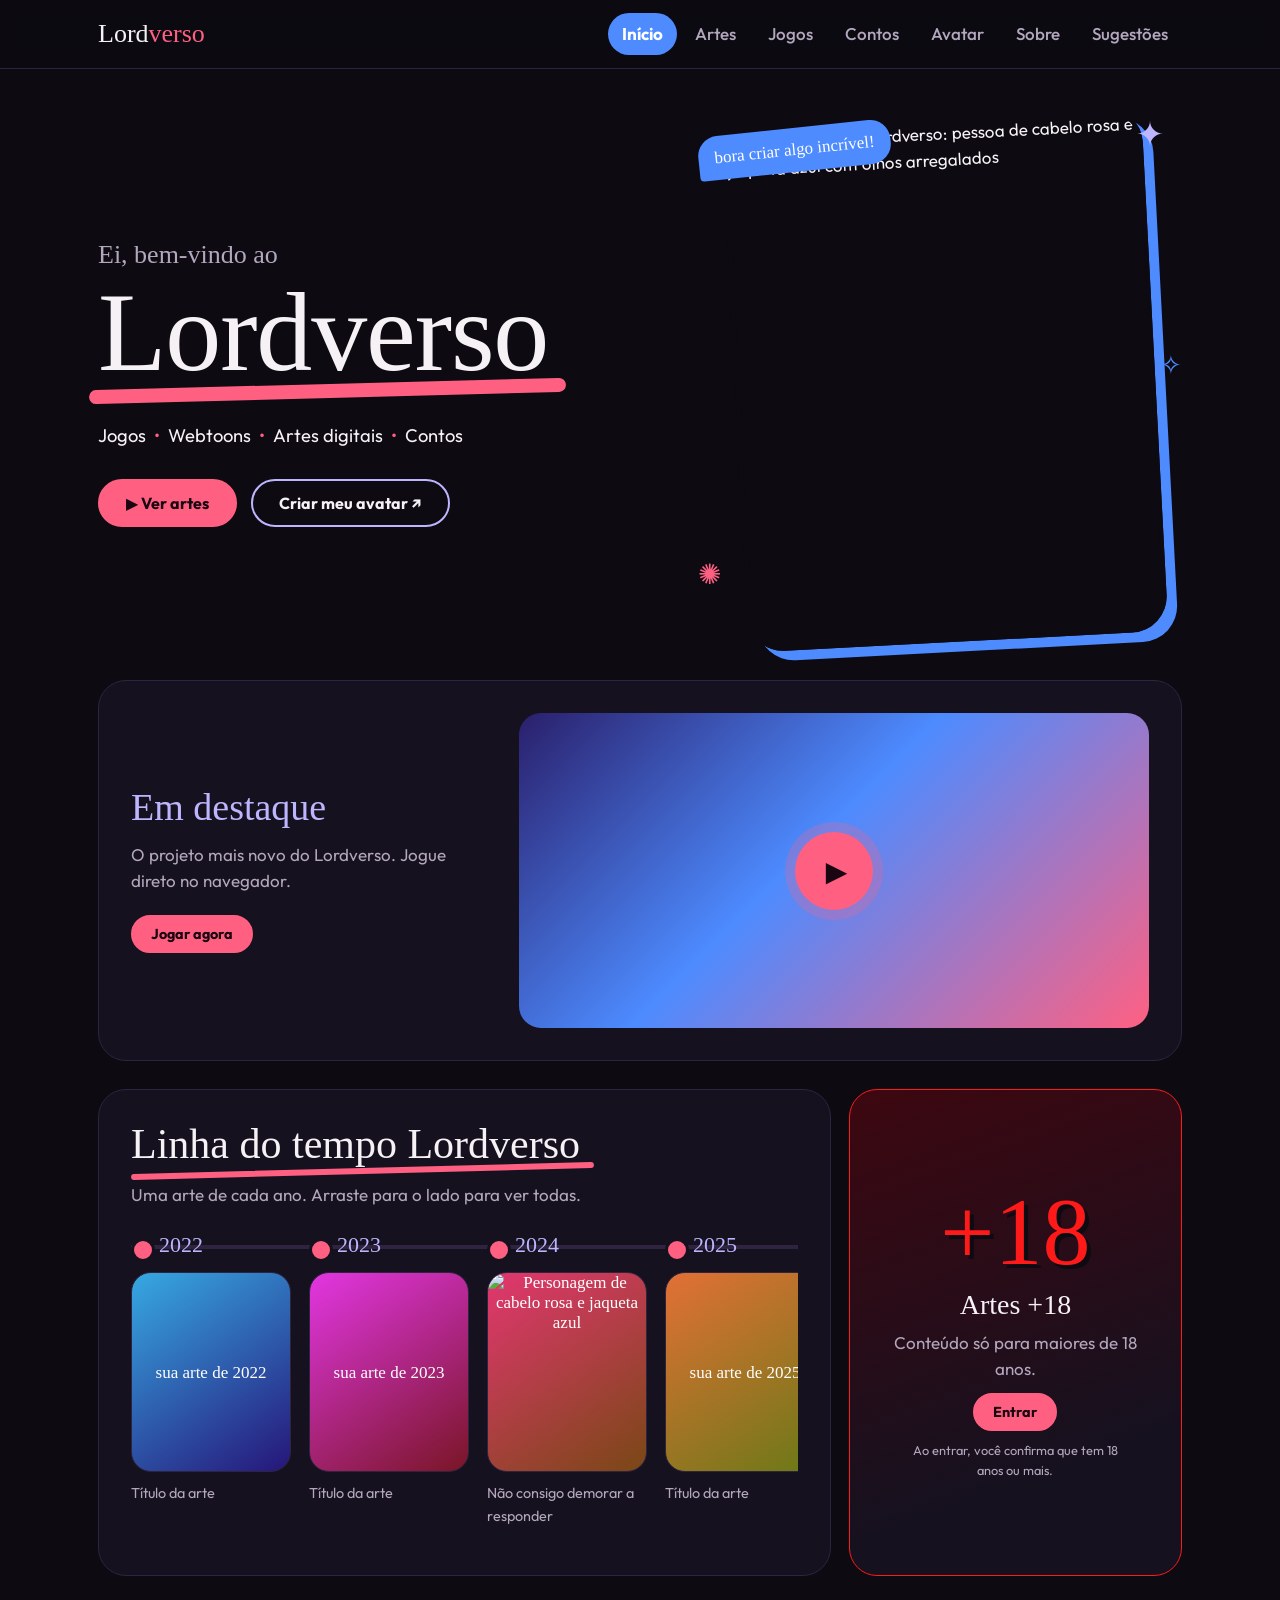
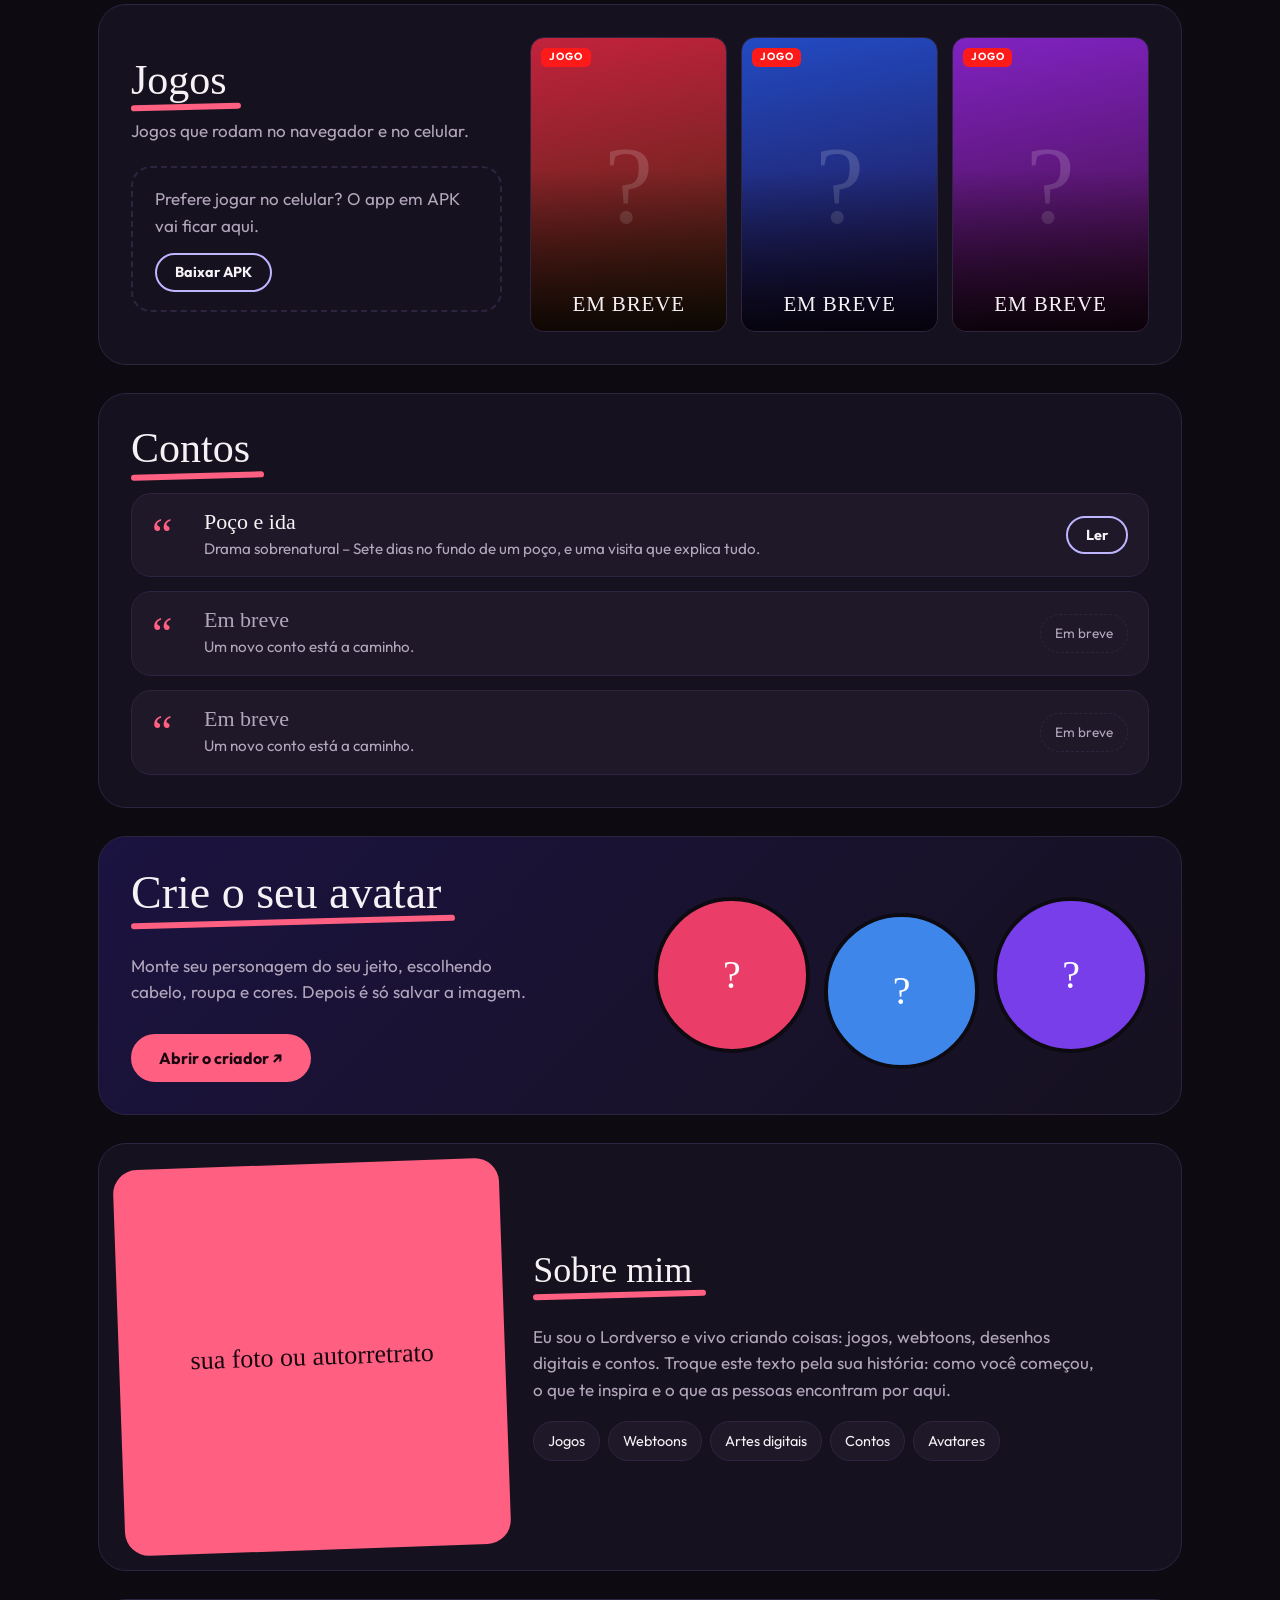
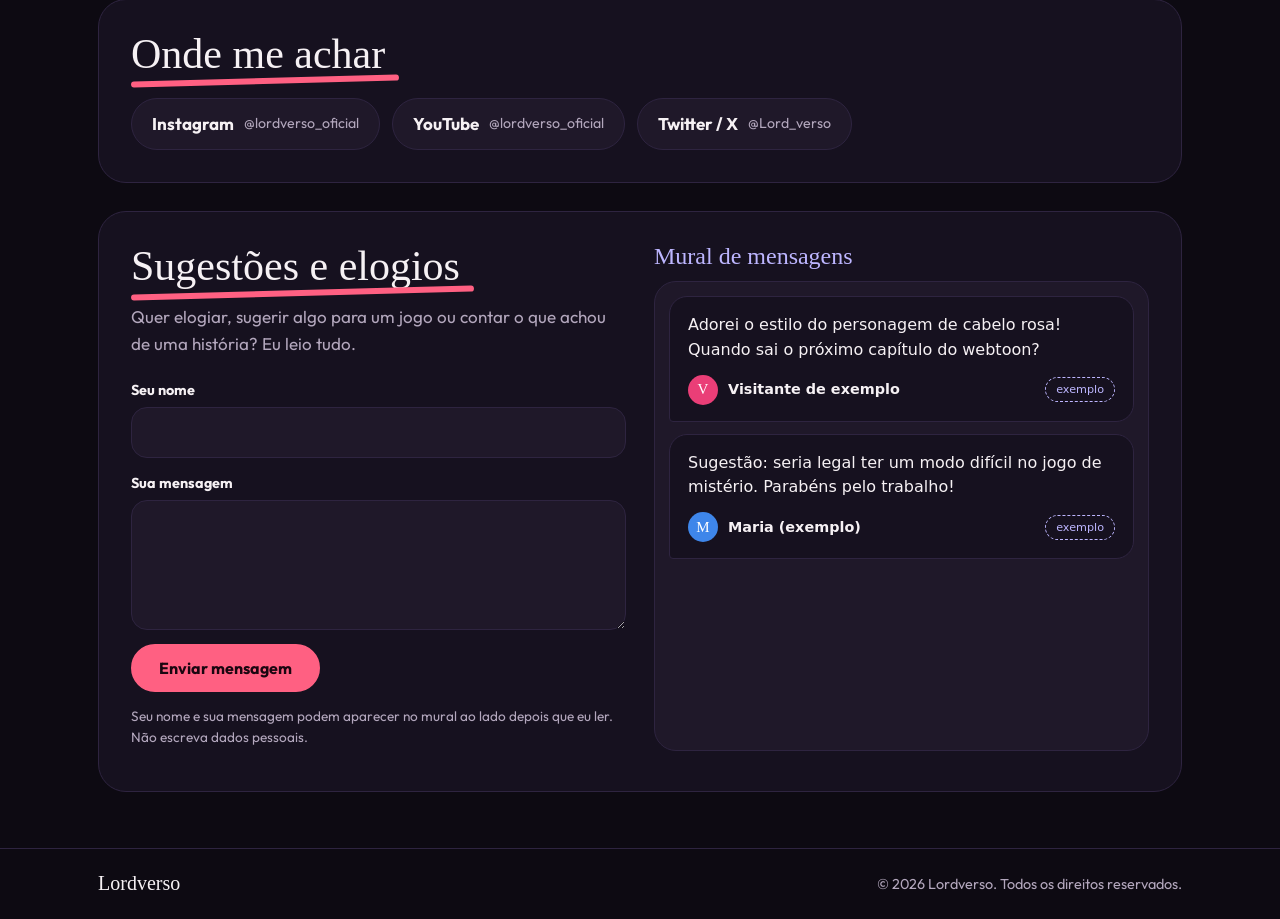
==== index.html @ 137a1cd8 "Add files via upload" ====
<!DOCTYPE html>
<html lang="pt-BR">
<head>
<meta charset="utf-8">
<meta name="viewport" content="width=device-width, initial-scale=1, viewport-fit=cover">
<meta name="theme-color" content="#0d0a12">
<title>Lordverso – jogos, webtoons, artes e contos</title>
<meta name="description" content="Portfólio do Lordverso: jogos, webtoons, artes digitais, contos e um criador de avatar.">

<!-- Fontes (Google Fonts). Sem internet o site usa fontes do sistema. -->
<link rel="preconnect" href="https://fonts.googleapis.com">
<link rel="preconnect" href="https://fonts.gstatic.com" crossorigin>
<link rel="stylesheet" href="https://fonts.googleapis.com/css2?family=Outfit:wght@400;500;700&family=Permanent+Marker&display=swap">

<link rel="stylesheet" href="style.css">
</head>
<body>

<!-- ==========================================================
     CABEÇALHO – o menu leva às seções desta mesma página
     ========================================================== -->
<header class="topo">
  <div class="container">
    <a class="logo" href="#inicio">Lord<span>verso</span></a>
    <nav class="menu" aria-label="Seções do site">
      <a href="#inicio" class="ativo">Início</a>
      <a href="#artes">Artes</a>
      <a href="#jogos">Jogos</a>
      <a href="#contos">Contos</a>
      <a href="#avatar">Avatar</a>
      <a href="#sobre">Sobre</a>
      <a href="#sugestoes">Sugestões</a>
    </nav>
  </div>
</header>

<main class="container">

  <!-- ==========================================================
       INÍCIO
       ========================================================== -->
  <div class="hero" id="inicio">
    <div>
      <p class="hero-oi">Ei, bem-vindo ao</p>
      <h1><span>Lordverso</span></h1>
      <p class="papeis">Jogos<i>•</i>Webtoons<i>•</i>Artes digitais<i>•</i>Contos</p>
      <div class="acoes">
        <a class="btn cheio" href="#artes">▶ Ver artes</a>
        <a class="btn vazio" href="#avatar">Criar meu avatar ↗</a>
      </div>
    </div>

    <div class="hero-arte">
      <img src="imagens/personagem.jpg" alt="Personagem do Lordverso: pessoa de cabelo rosa e jaqueta azul com olhos arregalados">
      <p class="fala">bora criar algo incrível!</p>
      <span class="rabisco r1" aria-hidden="true">✦</span>
      <span class="rabisco r2" aria-hidden="true">✺</span>
      <span class="rabisco r3" aria-hidden="true">✧</span>
    </div>
  </div>


  <!-- ==========================================================
       DESTAQUE – o que você quer que todo mundo veja primeiro
       Troque o texto e o link; para uma imagem, ponha <img src="imagens/..." alt="..."> dentro de .tela
       ========================================================== -->
  <section>
    <div class="painel destaque">
      <div>
        <h2>Em destaque</h2>
        <p>O projeto mais novo do Lordverso. Jogue direto no navegador.</p>
        <a class="btn cheio pequeno" href="#">Jogar agora</a><!-- TROCAR: link do projeto em destaque -->
      </div>
      <a class="tela" href="#" aria-label="Abrir o projeto em destaque"><!-- TROCAR: mesmo link -->
        <span class="play" aria-hidden="true">▶</span>
      </a>
    </div>
  </section>


  <!-- ==========================================================
       ARTES – linha do tempo (uma arte por ano) + card +18
       Para outro ano, copie um bloco <figure class="marco"> e troque o ano e o título.
       Para pôr a arte: dentro de .arte-ano, troque o texto por
       <img src="imagens/arte-2022.jpg" alt="descrição da arte">
       O número em --h (0 a 360) muda a cor do espaço que ainda não tem imagem.
       ========================================================== -->
  <section id="artes">
    <div class="artes-grid">

      <div class="painel">
        <h2 class="titulo">Linha do tempo Lordverso</h2>
        <p class="intro-sec">Uma arte de cada ano. Arraste para o lado para ver todas.</p>
        <div class="tempo" tabindex="0" aria-label="Linha do tempo das artes, role para o lado">
          <figure class="marco">
            <b class="ano">2022</b>
            <div class="arte-ano" style="--h:200"><span>sua arte de 2022</span></div>
            <figcaption>Título da arte</figcaption>
          </figure>
          <figure class="marco">
            <b class="ano">2023</b>
            <div class="arte-ano" style="--h:300"><span>sua arte de 2023</span></div>
            <figcaption>Título da arte</figcaption>
          </figure>
          <figure class="marco">
            <b class="ano">2024</b>
            <div class="arte-ano"><img src="imagens/personagem.jpg" alt="Personagem de cabelo rosa e jaqueta azul"></div>
            <figcaption>Não consigo demorar a responder</figcaption>
          </figure>
          <figure class="marco">
            <b class="ano">2025</b>
            <div class="arte-ano" style="--h:20"><span>sua arte de 2025</span></div>
            <figcaption>Título da arte</figcaption>
          </figure>
          <figure class="marco">
            <b class="ano">2026</b>
            <div class="arte-ano" style="--h:260"><span>sua arte de 2026</span></div>
            <figcaption>Título da arte</figcaption>
          </figure>
        </div>
      </div>

      <!-- Card +18: troque o href pelo link da sua galeria adulta -->
      <a class="painel adulto" href="#" aria-label="Artes +18, conteúdo só para maiores de 18 anos">
        <span class="adulto-selo" aria-hidden="true">+18</span>
        <h2>Artes +18</h2>
        <p>Conteúdo só para maiores de 18 anos.</p>
        <span class="btn cheio pequeno">Entrar</span>
        <small>Ao entrar, você confirma que tem 18 anos ou mais.</small>
      </a>

    </div>
  </section>


  <!-- ==========================================================
       JOGOS – 3 capinhas "em breve"
       Quando um jogo estiver pronto: troque <div class="poster"> por
       <a class="poster" href="LINK_DO_JOGO">, ponha <img src="imagens/capa.jpg" alt="Capa do jogo">
       dentro e troque o texto "Em breve" pelo nome do jogo.
       ========================================================== -->
  <section id="jogos">
    <div class="painel jogos-painel">
      <div>
        <h2 class="titulo">Jogos</h2>
        <p class="intro-sec">Jogos que rodam no navegador e no celular.</p>
        <!-- Quando tiver o APK, troque o href pelo caminho do arquivo, ex.: downloads/lordverso.apk -->
        <div class="apk">
          <p>Prefere jogar no celular? O app em APK vai ficar aqui.</p>
          <a class="btn vazio pequeno" href="#">Baixar APK</a>
        </div>
      </div>
      <div class="posters">
        <div class="poster" style="--h:350" aria-label="Jogo, em breve"><span class="poster-tag">Jogo</span><span class="poster-breve">Em breve</span></div>
        <div class="poster" style="--h:225" aria-label="Jogo, em breve"><span class="poster-tag">Jogo</span><span class="poster-breve">Em breve</span></div>
        <div class="poster" style="--h:275" aria-label="Jogo, em breve"><span class="poster-tag">Jogo</span><span class="poster-breve">Em breve</span></div>
      </div>
    </div>
  </section>


  <!-- ==========================================================
       CONTOS
       Os contos ficam na pasta "meus contos" (conto-1.txt, conto-2.txt, conto-3.txt).
       Para mudar um conto, edite o .txt dessa pasta; este HTML não precisa mexer.
       ========================================================== -->
  <section id="contos">
    <div class="painel">
      <h2 class="titulo">Contos</h2>
      <!-- O contos.js troca estes 3 cartões de reserva pelos contos da pasta "meus contos".
           Se der qualquer erro, estes cartões continuam aqui e o site não quebra. -->
      <div class="contos" id="lista-contos">
        <article class="conto">
          <span class="aspas" aria-hidden="true">“</span>
          <div><h3>Poço e ida</h3><p>Drama sobrenatural – Sete dias no fundo de um poço, e uma visita que explica tudo.</p></div>
          <a class="btn vazio pequeno" href="conto.html?n=1">Ler</a>
        </article>
        <article class="conto breve">
          <span class="aspas" aria-hidden="true">“</span>
          <div><h3>Em breve</h3><p>Um novo conto está a caminho.</p></div>
          <span class="conto-breve">Em breve</span>
        </article>
        <article class="conto breve">
          <span class="aspas" aria-hidden="true">“</span>
          <div><h3>Em breve</h3><p>Um novo conto está a caminho.</p></div>
          <span class="conto-breve">Em breve</span>
        </article>
      </div>
    </div>
  </section>


  <!-- ==========================================================
       AVATAR (Picrew)
       ========================================================== -->
  <section id="avatar">
    <div class="painel avatar">
      <div>
        <h2 class="titulo">Crie o seu avatar</h2>
        <p>Monte seu personagem do seu jeito, escolhendo cabelo, roupa e cores. Depois é só salvar a imagem.</p>
        <div class="acoes">
          <a class="btn cheio" href="#">Abrir o criador ↗</a><!-- TROCAR: link do picrew -->
        </div>
      </div>
      <div class="avatar-ex" aria-hidden="true">
        <div style="--h:345">?</div>
        <div style="--h:215">?</div>
        <div style="--h:260">?</div>
      </div>
    </div>
  </section>


  <!-- ==========================================================
       SOBRE MIM
       ========================================================== -->
  <section id="sobre">
    <div class="painel sobre">
      <div class="sobre-foto">
        <!-- Foto ou desenho seu: apague o texto e coloque <img src="imagens/eu.jpg" alt="..."> -->
        <span>sua foto ou autorretrato</span>
      </div>
      <div>
        <h2 class="titulo">Sobre mim</h2>
        <p>Eu sou o Lordverso e vivo criando coisas: jogos, webtoons, desenhos digitais e contos. Troque este texto pela sua história: como você começou, o que te inspira e o que as pessoas encontram por aqui.</p>
        <ul class="fatos">
          <li>Jogos</li><li>Webtoons</li><li>Artes digitais</li><li>Contos</li><li>Avatares</li>
        </ul>
      </div>
    </div>
  </section>


  <!-- ==========================================================
       REDES SOCIAIS – Instagram, YouTube e X. Para acrescentar outra rede, copie uma linha <a class="rede">
       ========================================================== -->
  <section id="redes">
    <div class="painel">
      <h2 class="titulo">Onde me achar</h2>
      <div class="redes">
        <a class="rede" href="https://www.instagram.com/lordverso_oficial/" target="_blank" rel="noopener">Instagram <small>@lordverso_oficial</small></a>
        <a class="rede" href="https://www.youtube.com/@lordverso_oficial" target="_blank" rel="noopener">YouTube <small>@lordverso_oficial</small></a>
        <a class="rede" href="https://x.com/Lord_verso" target="_blank" rel="noopener">Twitter / X <small>@Lord_verso</small></a>
      </div>
    </div>
  </section>


  <!-- ==========================================================
       SUGESTÕES E ELOGIOS
       Esquerda: formulário (nome + mensagem).
       Direita: mural, que mostra o arquivo mensagens.html.
       Como funciona: o formulário manda a mensagem para um serviço (Formspree, grátis),
       que guarda tudo e avisa você. As que você aprovar, copie para o mensagens.html.
       ========================================================== -->
  <section id="sugestoes">
    <div class="painel contato">

      <div>
        <h2 class="titulo">Sugestões e elogios</h2>
        <p class="intro-sec">Quer elogiar, sugerir algo para um jogo ou contar o que achou de uma história? Eu leio tudo.</p>
        <form class="form" action="https://formspree.io/f/SEU_CODIGO" method="post"><!-- TROCAR: endereço do Formspree -->
          <label for="nome">Seu nome
            <input id="nome" name="nome" type="text" maxlength="40" autocomplete="nickname" required>
          </label>
          <label for="mensagem">Sua mensagem
            <textarea id="mensagem" name="mensagem" maxlength="500" required></textarea>
          </label>
          <!-- campo escondido que barra robôs: deixe vazio e não apague -->
          <input class="oculto" type="text" name="_gotcha" tabindex="-1" autocomplete="off" aria-hidden="true">
          <button class="btn cheio" type="submit">Enviar mensagem</button>
          <p class="aviso">Seu nome e sua mensagem podem aparecer no mural ao lado depois que eu ler. Não escreva dados pessoais.</p>
        </form>
      </div>

      <div class="mural-caixa">
        <h3>Mural de mensagens</h3>
        <iframe class="mural-frame" src="mensagens.html" title="Mensagens dos visitantes" loading="lazy"></iframe>
      </div>

    </div>
  </section>

</main>

<footer>
  <div class="container">
    <b>Lordverso</b>
    <span>© 2026 Lordverso. Todos os direitos reservados.</span>
  </div>
</footer>

<script src="contos.js" defer></script>
</body>
</html>
---- style.css ----
/* ==========================================================
   LORDVERSO – style.css
   Visual: fundo escuro, cards arredondados e as cores do
   personagem (vermelho, rosa, azul e lilás).

   ÍNDICE
   1. Cores, fontes e medidas  (mude aqui para trocar o visual)
   2. Base
   3. Cabeçalho
   4. Botões
   5. Início (hero)
   6. Destaque
   7. Artes (linha do tempo e card +18)
   8. Jogos (capinhas)
   9. Contos
  10. Avatar / Picrew
  11. Sobre mim
  12. Redes, sugestões e mural
  13. Rodapé
  14. Celular e acessibilidade
   ========================================================== */


/* ==========================================================
   1. CORES, FONTES E MEDIDAS
   ========================================================== */
:root{
  --fundo:#0d0a12;        /* fundo da página */
  --painel:#16111f;       /* caixas grandes */
  --card:#1f1829;         /* cards menores */
  --linha:#2e2440;        /* bordas */
  --texto:#f6f1f4;
  --suave:#b3a7bd;

  --vermelho:#ff1a1a;     /* fundo do personagem */
  --rosa:#ff6082;         /* cabelo */
  --azul:#4d8bff;         /* jaqueta */
  --lilas:#bdb6ff;        /* gola da jaqueta */
  --pele:#d28b78;

  --f-titulo:'Permanent Marker','Comic Sans MS',cursive;
  --f-texto:'Outfit','Segoe UI',system-ui,sans-serif;

  --raio:28px;
  --largura:1120px;

  color-scheme:dark;
}


/* ==========================================================
   2. BASE
   ========================================================== */
*{box-sizing:border-box}
html{scroll-behavior:smooth;scroll-padding-top:90px}
body{
  margin:0;background:var(--fundo);color:var(--texto);
  font-family:var(--f-texto);font-size:17px;line-height:1.55;
  padding-top:env(safe-area-inset-top,0px);
  padding-bottom:env(safe-area-inset-bottom,0px);
  overflow-x:hidden;
}
a{color:inherit;text-decoration:none}
p{margin:0}
img{max-width:100%;display:block}
h1,h2,h3{font-family:var(--f-titulo);font-weight:400;margin:0;line-height:1.05}
:focus-visible{outline:3px solid var(--lilas);outline-offset:3px}

.container{
  max-width:var(--largura);margin-inline:auto;
  padding-left:max(18px,env(safe-area-inset-left,0px));
  padding-right:max(18px,env(safe-area-inset-right,0px));
}
section{margin-top:28px}
.painel{background:var(--painel);border:1px solid var(--linha);border-radius:var(--raio);padding:32px}

/* título de seção com rabisco embaixo */
.titulo{font-size:clamp(30px,5vw,42px);display:inline-block;position:relative;margin-bottom:22px}
.titulo::after{
  content:"";position:absolute;left:0;right:-14px;bottom:-8px;height:6px;border-radius:6px;
  background:var(--rosa);transform:rotate(-1.5deg);
}
.topo-secao{display:flex;justify-content:space-between;align-items:center;gap:16px;flex-wrap:wrap}
.ver-tudo{color:var(--rosa);font-weight:700;font-size:.95rem}
.ver-tudo:hover{color:var(--lilas)}


/* ==========================================================
   3. CABEÇALHO
   ========================================================== */
.topo{
  position:sticky;top:env(safe-area-inset-top,0px);z-index:20;
  background:rgba(13,10,18,.9);backdrop-filter:blur(10px);border-bottom:1px solid var(--linha);
}
.topo .container{display:flex;align-items:center;gap:20px;height:68px}
.logo{font:400 26px/1 var(--f-titulo);flex:none}
.logo span{color:var(--rosa)}
.menu{display:flex;gap:4px;margin-left:auto;overflow-x:auto;scrollbar-width:none;min-width:0}
.menu::-webkit-scrollbar{display:none}
.menu a{flex:none;padding:8px 14px;border-radius:999px;font-weight:500;color:var(--suave)}
.menu a:hover{color:var(--texto);background:var(--card)}
.menu a.ativo{background:var(--azul);color:#fff;font-weight:700}


/* ==========================================================
   4. BOTÕES
   ========================================================== */
.btn{
  display:inline-flex;align-items:center;gap:8px;padding:14px 26px;border-radius:999px;
  font:700 1rem/1 var(--f-texto);border:2px solid var(--rosa);cursor:pointer;
  transition:transform .15s,background .15s;
}
.btn:hover{transform:translateY(-2px)}
.btn.cheio{background:var(--rosa);color:#1a0610}
.btn.vazio{background:transparent;color:var(--texto);border-color:var(--lilas)}
.btn.vazio:hover{background:var(--card)}
.btn.pequeno{padding:10px 18px;font-size:.9rem}
.acoes{display:flex;flex-wrap:wrap;gap:14px;margin-top:28px}


/* ==========================================================
   5. INÍCIO (hero)
   ========================================================== */
.hero{
  position:relative;display:grid;grid-template-columns:minmax(0,1.15fr) minmax(0,1fr);
  gap:24px;align-items:center;padding-top:48px;
}
.hero-oi{font:400 26px/1 var(--f-titulo);color:var(--suave)}
.hero h1{font-size:clamp(54px,10vw,112px);letter-spacing:-.01em;margin-top:6px}
.hero h1 span{position:relative;display:inline-block}
.hero h1 span::after{
  content:"";position:absolute;left:-2%;right:-4%;bottom:-6px;height:14px;border-radius:10px;
  background:var(--rosa);transform:rotate(-1.5deg);z-index:-1;
}
.hero .papeis{margin-top:30px;font-size:1.15rem;color:var(--texto)}
.hero .papeis i{font-style:normal;color:var(--rosa);margin-inline:8px}

/* personagem + mancha vermelha */
.hero-arte{position:relative;justify-self:center;width:100%;max-width:440px;padding:0 0 10px 20px}

.hero-arte img{
  position:relative;aspect-ratio:4/5;object-fit:cover;width:100%;
  border-radius:36px;border:4px solid var(--fundo);transform:rotate(-3deg);
  box-shadow:10px 10px 0 var(--azul);
}
.fala{
  position:absolute;top:2%;left:-4%;z-index:2;max-width:200px;padding:12px 16px;
  background:var(--azul);color:#fff;font:400 17px/1.15 var(--f-titulo);
  border-radius:20px 20px 20px 4px;transform:rotate(-6deg);
}
.rabisco{position:absolute;font-size:34px;line-height:1;pointer-events:none}
.r1{top:0;right:-2%;color:var(--lilas)}
.r2{bottom:12%;left:-4%;color:var(--rosa);font-size:28px}
.r3{top:44%;right:-6%;color:var(--azul);font-size:26px}


/* ==========================================================
   6. DESTAQUE
   ========================================================== */
.destaque{display:grid;grid-template-columns:minmax(0,.8fr) minmax(0,1.4fr);gap:28px;align-items:center}
.destaque h2{font-size:clamp(30px,4vw,38px);color:var(--lilas)}
.destaque p{color:var(--suave);margin:14px 0 20px;max-width:34ch}
.tela{
  position:relative;aspect-ratio:16/8;border-radius:22px;overflow:hidden;
  background:linear-gradient(135deg,#2a1f6b,var(--azul) 45%,var(--rosa));
  display:grid;place-items:center;
}
.tela img{position:absolute;inset:0;width:100%;height:100%;object-fit:cover}
.tela .play{
  position:relative;width:78px;height:78px;border-radius:50%;background:var(--rosa);
  display:grid;place-items:center;color:#1a0610;font-size:28px;padding-left:5px;
  box-shadow:0 0 0 10px rgba(255,96,130,.25);
}


/* ==========================================================
   7. ARTES (linha do tempo e card +18)
   ========================================================== */
.intro-sec{color:var(--suave);margin:-6px 0 22px;max-width:46ch}
.artes-grid{display:grid;grid-template-columns:minmax(0,2.2fr) minmax(0,1fr);gap:18px}
.artes-grid .painel{margin:0}

/* linha do tempo: uma arte por ano, rolando para o lado */
.tempo{
  display:grid;grid-auto-flow:column;grid-auto-columns:160px;gap:18px;
  overflow-x:auto;padding:4px 4px 16px;scroll-snap-type:x proximity;
}
.marco{position:relative;margin:0;padding-top:38px;scroll-snap-align:start}
.marco::before{                       /* a linha */
  content:"";position:absolute;top:11px;left:-9px;right:-9px;height:4px;background:var(--linha);
}
.marco::after{                        /* a bolinha */
  content:"";position:absolute;top:4px;left:0;width:18px;height:18px;border-radius:50%;
  background:var(--rosa);border:3px solid var(--painel);
}
.ano{position:absolute;top:0;left:28px;font:400 22px/1 var(--f-titulo);color:var(--lilas)}
.arte-ano{
  position:relative;aspect-ratio:4/5;border-radius:20px;overflow:hidden;
  background:linear-gradient(145deg,hsl(var(--h,340) 75% 55%),hsl(calc(var(--h,340) + 50) 70% 28%));
  display:grid;place-items:center;padding:12px;text-align:center;
  font:400 17px/1.15 var(--f-titulo);color:#fff;border:1px solid var(--linha);
}
.arte-ano img{position:absolute;inset:0;width:100%;height:100%;object-fit:cover}
.marco figcaption{margin-top:10px;font-size:.9rem;color:var(--suave)}

/* card +18 */
.adulto{
  display:flex;flex-direction:column;align-items:center;justify-content:center;gap:10px;text-align:center;
  background:linear-gradient(160deg,#3d0710,var(--painel) 75%);border-color:var(--vermelho);
  transition:transform .15s,box-shadow .15s;
}
.adulto:hover{transform:translateY(-4px);box-shadow:0 0 0 3px rgba(255,26,26,.35)}
.adulto-selo{font:400 clamp(64px,9vw,96px)/1 var(--f-titulo);color:var(--vermelho);text-shadow:4px 4px 0 var(--fundo)}
.adulto h2{font-size:28px}
.adulto p{color:var(--suave)}
.adulto small{color:var(--suave);font-size:.8rem;max-width:26ch}


/* ==========================================================
   8. JOGOS (capinhas estilo catálogo de filmes)
   ========================================================== */
.jogos-painel{display:grid;grid-template-columns:minmax(0,.9fr) minmax(0,1.5fr);gap:28px;align-items:center}
.apk{display:flex;flex-wrap:wrap;gap:14px;align-items:center;justify-content:space-between;padding:18px 22px;border:2px dashed var(--linha);border-radius:20px}
.apk p{color:var(--suave)}

.posters{display:grid;grid-template-columns:repeat(3,minmax(0,1fr));gap:14px}
.poster{
  position:relative;aspect-ratio:2/3;border-radius:14px;overflow:hidden;
  display:flex;flex-direction:column;justify-content:flex-end;align-items:center;padding:0 8px 16px;text-align:center;
  background:linear-gradient(170deg,hsl(var(--h,340) 70% 45%),hsl(calc(var(--h,340) + 40) 65% 14%));
  border:1px solid var(--linha);transition:transform .2s,box-shadow .2s;
}
.poster::before{                      /* "?" grande e apagado enquanto não há capa */
  content:"?";position:absolute;inset:0;display:grid;place-items:center;
  font:400 clamp(60px,9vw,110px)/1 var(--f-titulo);color:rgba(255,255,255,.16);
}
.poster::after{                       /* sombra embaixo, para o texto aparecer */
  content:"";position:absolute;inset:0;background:linear-gradient(to top,rgba(0,0,0,.8),transparent 55%);
}
.poster img{position:absolute;inset:0;width:100%;height:100%;object-fit:cover}
.poster:hover{transform:scale(1.06);box-shadow:0 14px 30px rgba(0,0,0,.55);z-index:2}
.poster-tag{
  position:absolute;top:10px;left:10px;z-index:1;padding:4px 8px;border-radius:6px;
  background:var(--vermelho);color:#fff;font:700 .65rem/1 var(--f-texto);letter-spacing:.08em;text-transform:uppercase;
}
.poster-breve{position:relative;z-index:1;font:400 clamp(15px,2vw,21px)/1.05 var(--f-titulo);text-transform:uppercase;letter-spacing:.04em}


/* ==========================================================
   9. CONTOS
   ========================================================== */
.contos{display:grid;gap:14px}
.conto{display:flex;align-items:center;gap:18px;padding:16px 20px;background:var(--card);border-radius:20px;border:1px solid var(--linha)}
.conto .aspas{font:400 46px/1 var(--f-titulo);color:var(--rosa);width:34px;flex:none}
.conto div{flex:1;min-width:0}
.conto h3{font-size:22px}
.conto p{color:var(--suave);font-size:.95rem;margin-top:4px}


/* ==========================================================
  10. AVATAR / PICREW
   ========================================================== */
.avatar{
  display:grid;grid-template-columns:minmax(0,1fr) minmax(0,1fr);gap:28px;align-items:center;
  background:linear-gradient(135deg,#1b1340,var(--painel));
}
.avatar h2{font-size:clamp(32px,5vw,46px)}
.avatar p{color:var(--suave);margin-top:14px;max-width:38ch}
.avatar-ex{display:grid;grid-template-columns:repeat(3,1fr);gap:14px}
.avatar-ex div{
  aspect-ratio:1/1;border-radius:50%;display:grid;place-items:center;
  font:400 40px/1 var(--f-titulo);color:#fff;border:4px solid var(--fundo);
  background:hsl(var(--h) 80% 58%);
}
.avatar-ex div:nth-child(2){transform:translateY(16px)}


/* ==========================================================
  11. SOBRE MIM
   ========================================================== */
.sobre{display:grid;grid-template-columns:minmax(0,.8fr) minmax(0,1.3fr);gap:28px;align-items:center;padding:20px}
.sobre-foto{
  position:relative;aspect-ratio:1/1;border-radius:24px;overflow:hidden;background:var(--rosa);
  display:grid;place-items:center;padding:16px;
  font:400 26px/1.1 var(--f-titulo);color:#1a0610;text-align:center;transform:rotate(-2deg);
}
.sobre-foto img{position:absolute;inset:0;width:100%;height:100%;object-fit:cover}
.sobre h2{font-size:clamp(28px,4vw,36px)}
.sobre p{color:var(--suave);margin-top:12px;max-width:52ch}
.fatos{list-style:none;margin:18px 0 0;padding:0;display:flex;flex-wrap:wrap;gap:8px}
.fatos li{padding:8px 14px;border-radius:999px;background:var(--card);border:1px solid var(--linha);font-size:.9rem}


/* ==========================================================
  12. REDES E CONTATO
   ========================================================== */
.redes{display:flex;flex-wrap:wrap;gap:12px}
.rede{
  display:flex;align-items:center;gap:10px;padding:12px 20px;border-radius:999px;
  background:var(--card);border:1px solid var(--linha);font-weight:700;transition:border-color .15s,transform .15s;
}
.rede:hover{border-color:var(--rosa);transform:translateY(-2px)}
.rede small{color:var(--suave);font-weight:400}

.contato{display:grid;grid-template-columns:minmax(0,1fr) minmax(0,1fr);gap:28px;align-items:start}
.form{display:grid;gap:14px}
.form label{display:grid;gap:6px;font-weight:700;font-size:.9rem}
.form input,.form select,.form textarea{
  width:100%;padding:13px 16px;font:400 1rem/1.4 var(--f-texto);color:var(--texto);
  background:var(--card);border:1px solid var(--linha);border-radius:16px;
}
.form textarea{min-height:130px;resize:vertical}
.form button{justify-self:start}
.form .aviso{font-size:.85rem;color:var(--suave)}
.oculto{position:absolute;left:-9999px;width:1px;height:1px;opacity:0}

/* mural: a caixa na página principal */
.mural-caixa h3{font-size:24px;color:var(--lilas);margin-bottom:12px}
.mural-frame{width:100%;height:470px;border:1px solid var(--linha);border-radius:22px;background:var(--card)}

/* mural: o conteúdo de dentro do mensagens.html */
body.mural{background:transparent;padding:14px;font-size:16px}
.lista-msgs{display:grid;gap:12px}
.msg{
  margin:0;padding:16px 18px;background:var(--painel);border:1px solid var(--linha);
  border-radius:18px 18px 18px 4px;
}
.msg-texto{color:var(--texto)}
.msg-autor{display:flex;align-items:center;gap:10px;margin-top:12px;font-size:.9rem;color:var(--suave)}
.msg-autor b{color:var(--texto)}
.msg-inicial{
  width:30px;height:30px;flex:none;border-radius:50%;display:grid;place-items:center;
  background:hsl(var(--h,340) 80% 58%);color:#fff;font:400 15px/1 var(--f-titulo);
}
.msg-tag{margin-left:auto;padding:3px 10px;border-radius:999px;border:1px dashed var(--lilas);color:var(--lilas);font-size:.7rem}


/* ==========================================================
  13. RODAPÉ
   ========================================================== */
footer{margin-top:56px;border-top:1px solid var(--linha)}
footer .container{display:flex;flex-wrap:wrap;gap:12px;justify-content:space-between;padding-block:24px;color:var(--suave);font-size:.9rem}
footer b{font:400 20px/1 var(--f-titulo);color:var(--texto)}


/* ==========================================================
  14. CELULAR E ACESSIBILIDADE
   ========================================================== */
@media (max-width:820px){
  .hero,.destaque,.avatar,.sobre,.contato,.artes-grid,.jogos-painel{grid-template-columns:minmax(0,1fr)}
  .hero-arte{max-width:340px}
  .painel{padding:22px}
  .conto{flex-wrap:wrap}
  .topo .container{gap:10px}
  .logo{font-size:22px}
}
@media (prefers-reduced-motion:reduce){
  html{scroll-behavior:auto}
  .btn,.rede,.adulto,.poster{transition:none}
}


/* ==========================================================
   9b. CONTOS – cards carregados da pasta "meus contos" e página de leitura
   ========================================================== */
.conto-breve{flex:none;padding:8px 14px;border-radius:999px;border:1px dashed var(--linha);color:var(--suave);font-size:.85rem}
.conto.breve h3{color:var(--suave)}

.leitor{max-width:720px;margin:32px auto 0}
.leitor-voltar{display:inline-block;margin-bottom:18px;color:var(--rosa);font-weight:700}
.leitor-voltar:hover{color:var(--lilas)}
.leitor h1{font-size:clamp(34px,6vw,54px);margin-bottom:10px}
.leitor-genero{color:var(--lilas);font-weight:700}
.leitor-autoria{color:var(--suave);margin-top:4px}
.leitor-dedic{color:var(--suave);font-style:italic;margin-top:18px}
.leitor-aviso{margin-top:18px;padding:12px 16px;border:1px dashed var(--vermelho);border-radius:16px;color:var(--suave);font-size:.9rem}
.leitor-texto{margin-top:28px;font-size:1.1rem;line-height:1.85}
.leitor-texto p{margin:0 0 1.2em;white-space:pre-line}
.leitor-texto h2{font-size:clamp(24px,4vw,30px);color:var(--lilas);margin:1.6em 0 .6em}
.leitor-texto hr{border:0;margin:2em 0;text-align:center;height:auto}
.leitor-texto hr::before{content:"✦  ✦  ✦";color:var(--rosa);letter-spacing:.3em}
.leitor-erro{color:var(--suave)}
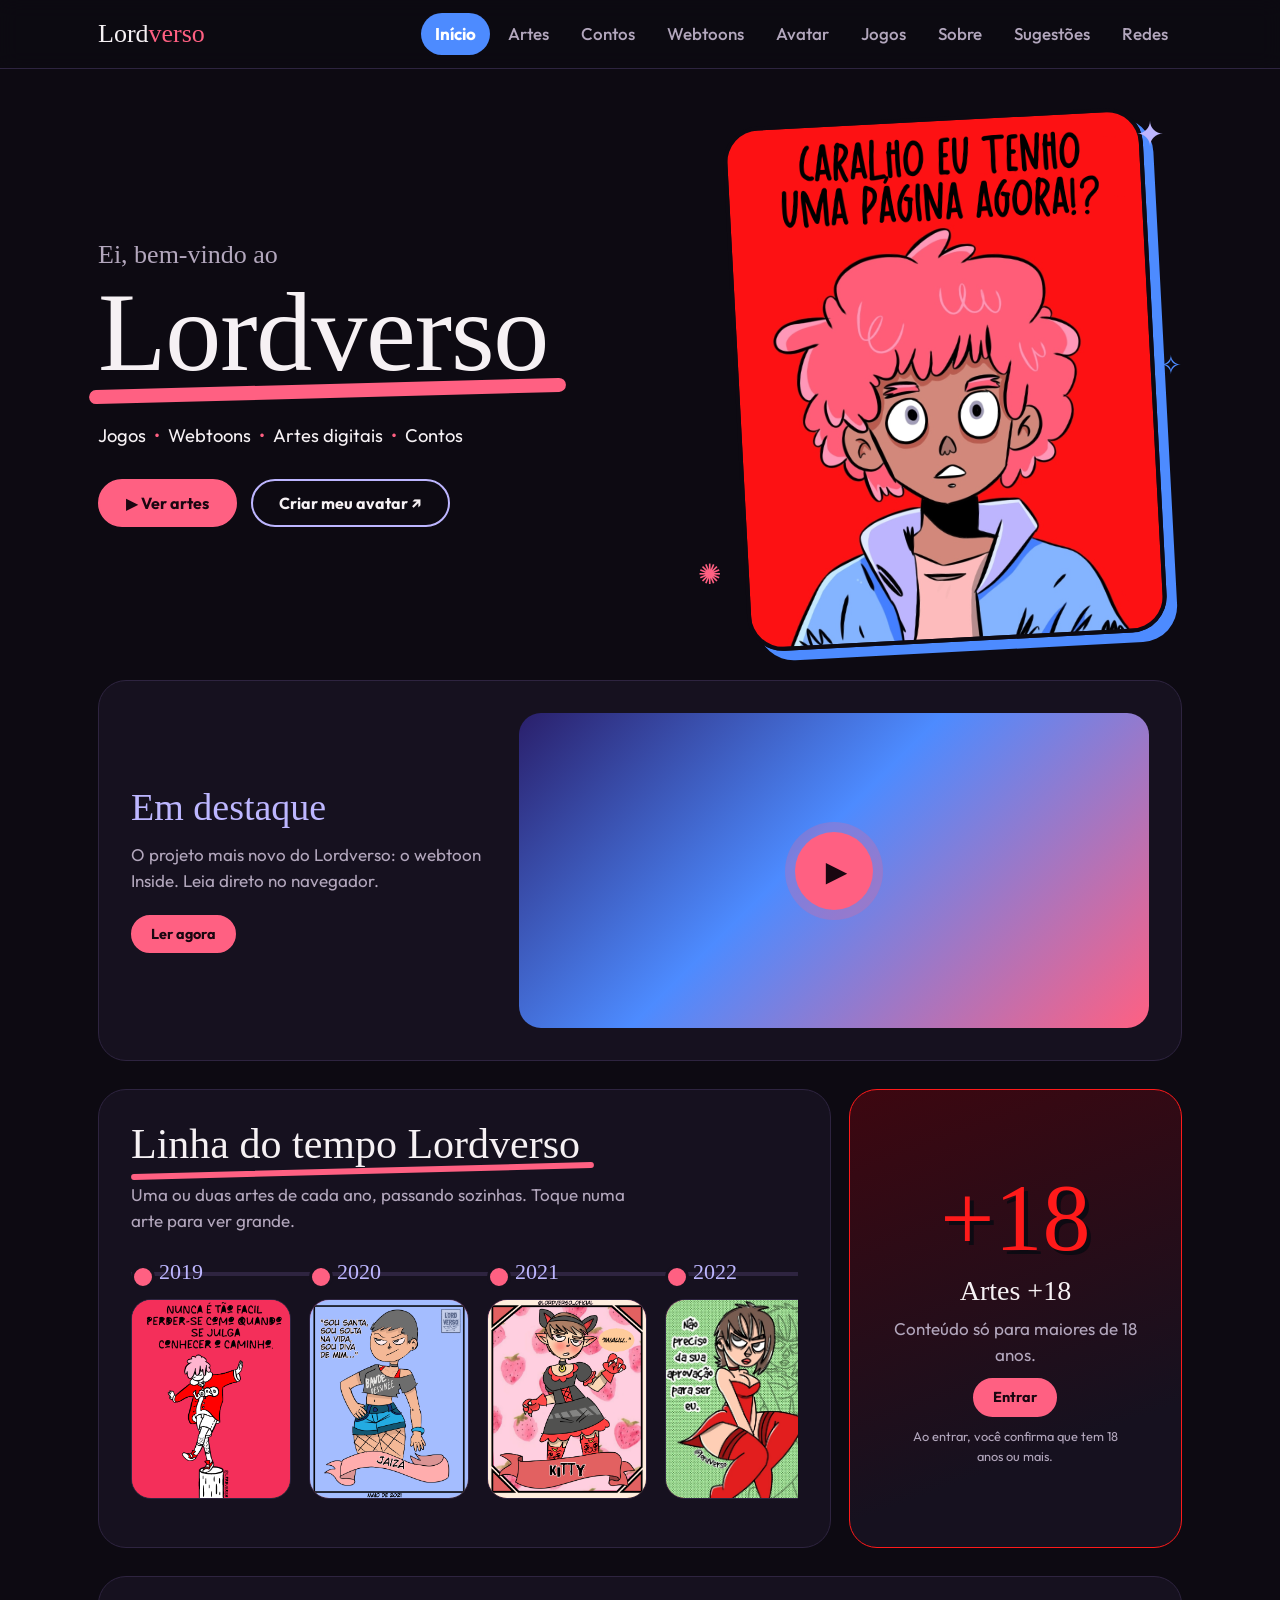
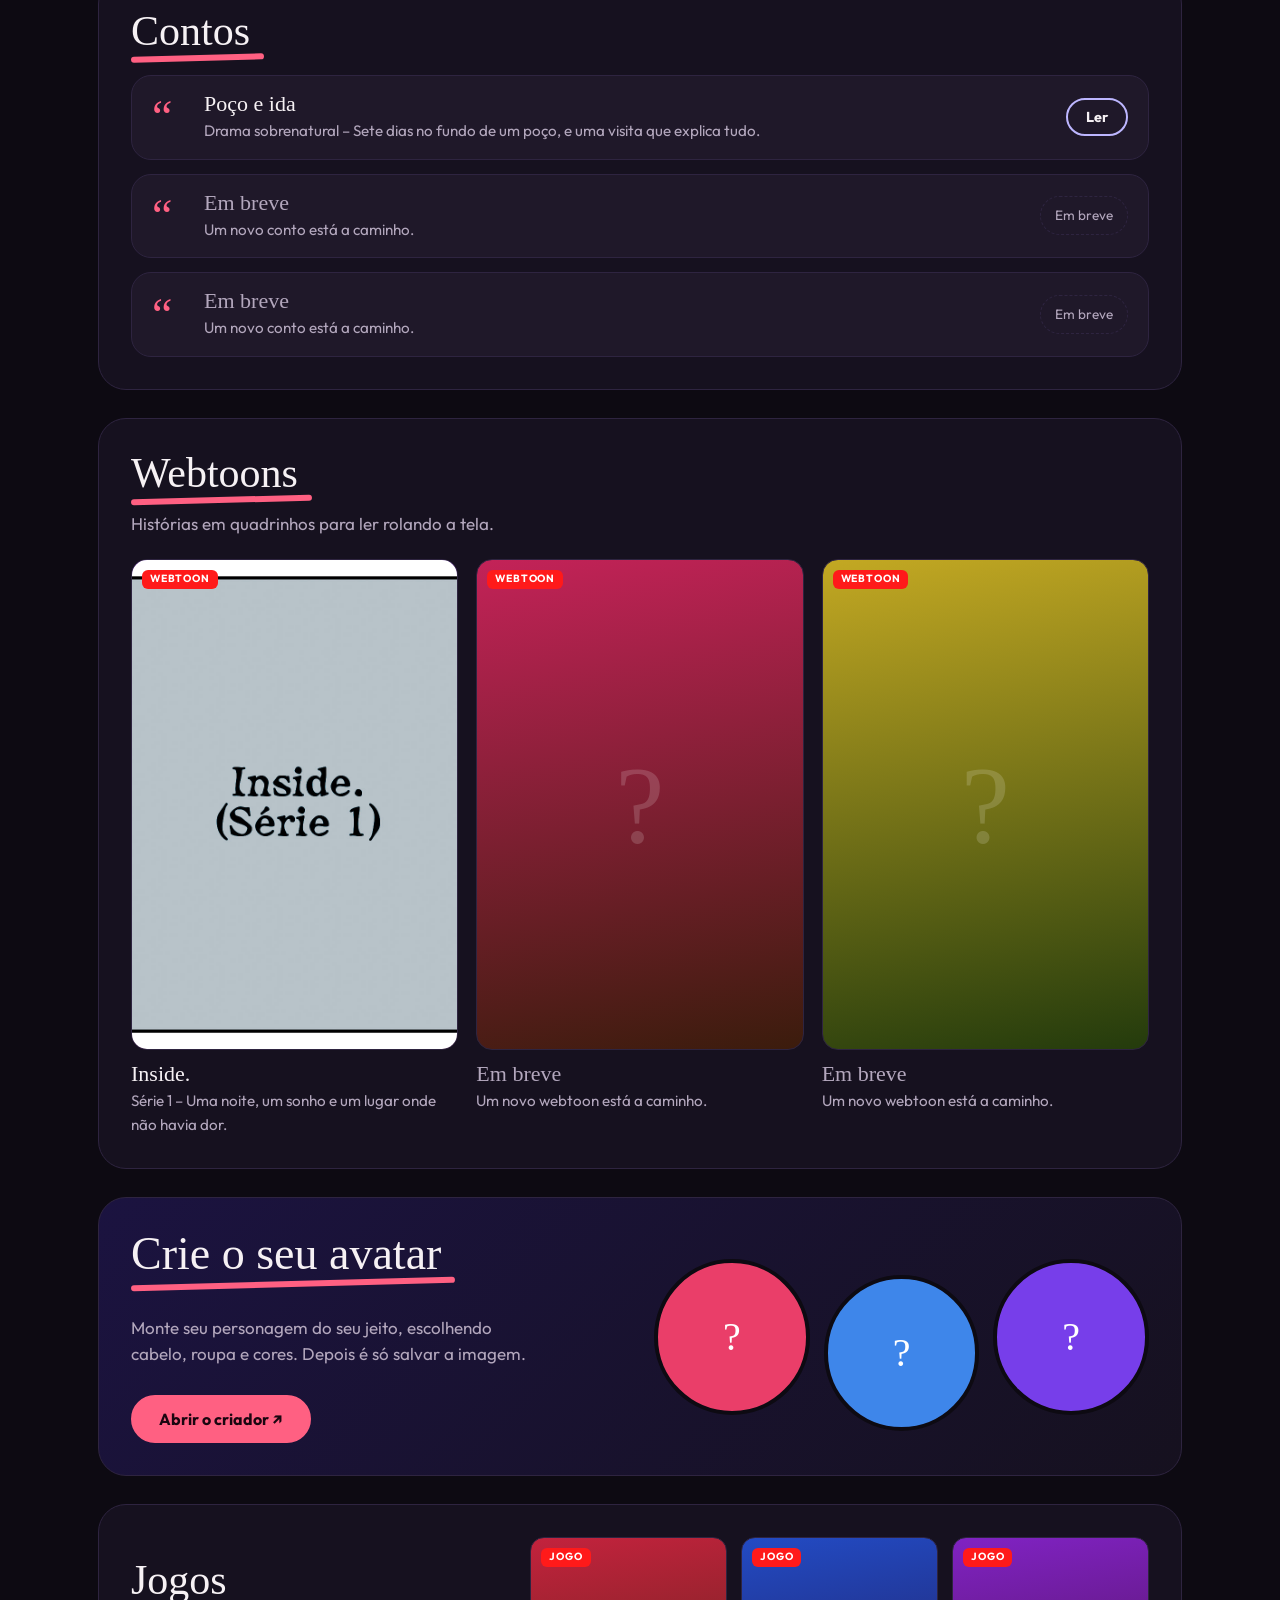
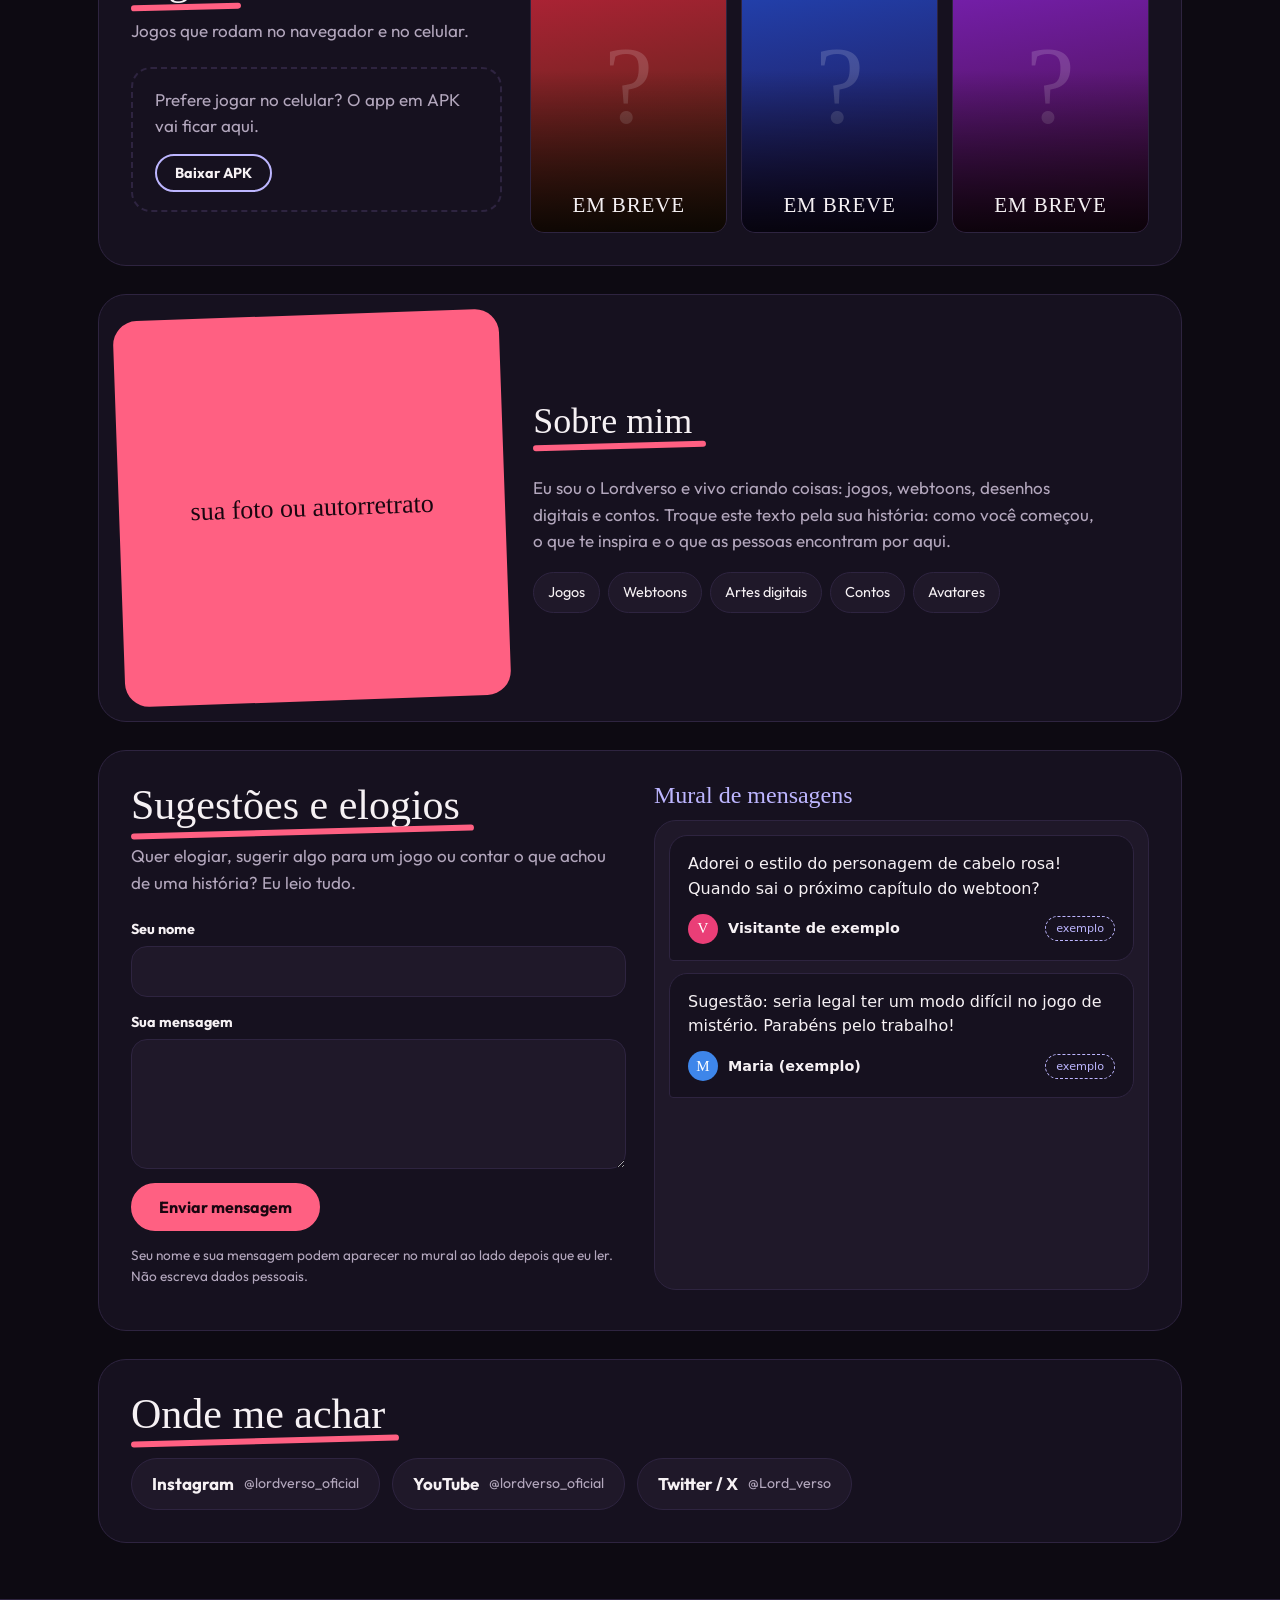
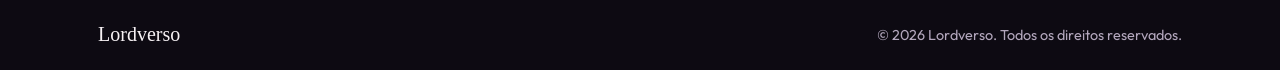
==== commit ebfa46f8: "Add files via upload" ====
--- a/index.html
+++ b/index.html
@@ -18,6 +18,7 @@
 
 <!-- ==========================================================
      CABEÇALHO – o menu leva às seções desta mesma página
+     (a ordem do menu é a mesma ordem das seções na página)
      ========================================================== -->
 <header class="topo">
   <div class="container">
@@ -25,11 +26,13 @@
     <nav class="menu" aria-label="Seções do site">
       <a href="#inicio" class="ativo">Início</a>
       <a href="#artes">Artes</a>
+      <a href="#contos">Contos</a>
+      <a href="#webtoons">Webtoons</a>
+      <a href="#avatar">Avatar</a>
       <a href="#jogos">Jogos</a>
-      <a href="#contos">Contos</a>
-      <a href="#avatar">Avatar</a>
       <a href="#sobre">Sobre</a>
       <a href="#sugestoes">Sugestões</a>
+      <a href="#redes">Redes</a>
     </nav>
   </div>
 </header>
@@ -51,8 +54,7 @@
     </div>
 
     <div class="hero-arte">
-      <img src="imagens/personagem.jpg" alt="Personagem do Lordverso: pessoa de cabelo rosa e jaqueta azul com olhos arregalados">
-      <p class="fala">bora criar algo incrível!</p>
+      <img src="imagens/personagem.png" alt="Personagem do Lordverso: pessoa de cabelo rosa e jaqueta azul com olhos arregalados">
       <span class="rabisco r1" aria-hidden="true">✦</span>
       <span class="rabisco r2" aria-hidden="true">✺</span>
       <span class="rabisco r3" aria-hidden="true">✧</span>
@@ -68,10 +70,10 @@
     <div class="painel destaque">
       <div>
         <h2>Em destaque</h2>
-        <p>O projeto mais novo do Lordverso. Jogue direto no navegador.</p>
-        <a class="btn cheio pequeno" href="#">Jogar agora</a><!-- TROCAR: link do projeto em destaque -->
-      </div>
-      <a class="tela" href="#" aria-label="Abrir o projeto em destaque"><!-- TROCAR: mesmo link -->
+        <p>O projeto mais novo do Lordverso: o webtoon Inside. Leia direto no navegador.</p>
+        <a class="btn cheio pequeno" href="webtoon.html?n=1">Ler agora</a><!-- TROCAR: link do projeto em destaque -->
+      </div>
+      <a class="tela" href="webtoon.html?n=1" aria-label="Abrir o projeto em destaque"><!-- TROCAR: mesmo link -->
         <span class="play" aria-hidden="true">▶</span>
       </a>
     </div>
@@ -79,43 +81,53 @@
 
 
   <!-- ==========================================================
-       ARTES – linha do tempo (uma arte por ano) + card +18
-       Para outro ano, copie um bloco <figure class="marco"> e troque o ano e o título.
-       Para pôr a arte: dentro de .arte-ano, troque o texto por
-       <img src="imagens/arte-2022.jpg" alt="descrição da arte">
-       O número em --h (0 a 360) muda a cor do espaço que ainda não tem imagem.
+       ARTES – linha do tempo + card +18
+       As imagens ficam na pasta "artes anuais".
+       Ano com uma arte: copie um bloco <figure class="marco"> e troque o ano e o nome do arquivo.
+       Ano com duas artes: copie um bloco <figure class="marco duplo"> (tem dois .arte-ano).
+       Para pôr o título embaixo de uma arte, acrescente <figcaption>Título</figcaption>
+       logo depois do </div> do .arte-ano (só nos blocos de uma arte).
        ========================================================== -->
   <section id="artes">
     <div class="artes-grid">
 
       <div class="painel">
         <h2 class="titulo">Linha do tempo Lordverso</h2>
-        <p class="intro-sec">Uma arte de cada ano. Arraste para o lado para ver todas.</p>
+        <p class="intro-sec">Uma ou duas artes de cada ano, passando sozinhas. Toque numa arte para ver grande.</p>
         <div class="tempo" tabindex="0" aria-label="Linha do tempo das artes, role para o lado">
           <figure class="marco">
+            <b class="ano">2019</b>
+            <div class="arte-ano"><img src="artes%20anuais/2019.png" alt="Arte de 2019" loading="lazy"></div>
+          </figure>
+          <figure class="marco">
+            <b class="ano">2020</b>
+            <div class="arte-ano"><img src="artes%20anuais/2020.png" alt="Arte de 2020" loading="lazy"></div>
+          </figure>
+          <figure class="marco">
+            <b class="ano">2021</b>
+            <div class="arte-ano"><img src="artes%20anuais/2021.png" alt="Arte de 2021" loading="lazy"></div>
+          </figure>
+          <figure class="marco">
             <b class="ano">2022</b>
-            <div class="arte-ano" style="--h:200"><span>sua arte de 2022</span></div>
-            <figcaption>Título da arte</figcaption>
+            <div class="arte-ano"><img src="artes%20anuais/2022.png" alt="Arte de 2022" loading="lazy"></div>
           </figure>
           <figure class="marco">
             <b class="ano">2023</b>
-            <div class="arte-ano" style="--h:300"><span>sua arte de 2023</span></div>
-            <figcaption>Título da arte</figcaption>
-          </figure>
-          <figure class="marco">
+            <div class="arte-ano"><img src="artes%20anuais/2023.png" alt="Arte de 2023" loading="lazy"></div>
+          </figure>
+          <figure class="marco duplo">
             <b class="ano">2024</b>
-            <div class="arte-ano"><img src="imagens/personagem.jpg" alt="Personagem de cabelo rosa e jaqueta azul"></div>
-            <figcaption>Não consigo demorar a responder</figcaption>
-          </figure>
-          <figure class="marco">
+            <div class="par">
+              <div class="arte-ano"><img src="artes%20anuais/2024.jpg" alt="Arte de 2024" loading="lazy"></div>
+              <div class="arte-ano"><img src="artes%20anuais/2024b.jpg" alt="Outra arte de 2024" loading="lazy"></div>
+            </div>
+          </figure>
+          <figure class="marco duplo">
             <b class="ano">2025</b>
-            <div class="arte-ano" style="--h:20"><span>sua arte de 2025</span></div>
-            <figcaption>Título da arte</figcaption>
-          </figure>
-          <figure class="marco">
-            <b class="ano">2026</b>
-            <div class="arte-ano" style="--h:260"><span>sua arte de 2026</span></div>
-            <figcaption>Título da arte</figcaption>
+            <div class="par">
+              <div class="arte-ano"><img src="artes%20anuais/2025.jpg" alt="Arte de 2025" loading="lazy"></div>
+              <div class="arte-ano"><img src="artes%20anuais/2025b.jpg" alt="Outra arte de 2025" loading="lazy"></div>
+            </div>
           </figure>
         </div>
       </div>
@@ -129,32 +141,6 @@
         <small>Ao entrar, você confirma que tem 18 anos ou mais.</small>
       </a>
 
-    </div>
-  </section>
-
-
-  <!-- ==========================================================
-       JOGOS – 3 capinhas "em breve"
-       Quando um jogo estiver pronto: troque <div class="poster"> por
-       <a class="poster" href="LINK_DO_JOGO">, ponha <img src="imagens/capa.jpg" alt="Capa do jogo">
-       dentro e troque o texto "Em breve" pelo nome do jogo.
-       ========================================================== -->
-  <section id="jogos">
-    <div class="painel jogos-painel">
-      <div>
-        <h2 class="titulo">Jogos</h2>
-        <p class="intro-sec">Jogos que rodam no navegador e no celular.</p>
-        <!-- Quando tiver o APK, troque o href pelo caminho do arquivo, ex.: downloads/lordverso.apk -->
-        <div class="apk">
-          <p>Prefere jogar no celular? O app em APK vai ficar aqui.</p>
-          <a class="btn vazio pequeno" href="#">Baixar APK</a>
-        </div>
-      </div>
-      <div class="posters">
-        <div class="poster" style="--h:350" aria-label="Jogo, em breve"><span class="poster-tag">Jogo</span><span class="poster-breve">Em breve</span></div>
-        <div class="poster" style="--h:225" aria-label="Jogo, em breve"><span class="poster-tag">Jogo</span><span class="poster-breve">Em breve</span></div>
-        <div class="poster" style="--h:275" aria-label="Jogo, em breve"><span class="poster-tag">Jogo</span><span class="poster-breve">Em breve</span></div>
-      </div>
     </div>
   </section>
 
@@ -191,6 +177,42 @@
 
 
   <!-- ==========================================================
+       WEBTOONS – 3 capinhas
+       Os webtoons ficam na pasta "webtoons" (webtoon-1, webtoon-2, webtoon-3).
+       Cada pasta tem um info.txt e as páginas 01.jpg, 02.jpg...
+       Veja webtoons/modelo-info.txt. Este HTML não precisa mexer.
+       ========================================================== -->
+  <section id="webtoons">
+    <div class="painel">
+      <h2 class="titulo">Webtoons</h2>
+      <p class="intro-sec">Histórias em quadrinhos para ler rolando a tela.</p>
+      <!-- O webtoons.js troca estes 3 cartões de reserva pelos webtoons da pasta "webtoons".
+           Se der qualquer erro, estes cartões continuam aqui e o site não quebra. -->
+      <div class="wt-grade" id="lista-webtoons">
+        <a class="wt" href="webtoon.html?n=1" aria-label="Ler Inside.">
+          <div class="wt-capa" style="--h:270">
+            <img src="webtoons/webtoon-1/01.jpg" alt="Capa de Inside." loading="lazy">
+            <span class="poster-tag">Webtoon</span>
+          </div>
+          <h3>Inside.</h3>
+          <p>Série 1 – Uma noite, um sonho e um lugar onde não havia dor.</p>
+        </a>
+        <div class="wt breve" aria-label="Webtoon, em breve">
+          <div class="wt-capa" style="--h:340"><span class="poster-tag">Webtoon</span></div>
+          <h3>Em breve</h3>
+          <p>Um novo webtoon está a caminho.</p>
+        </div>
+        <div class="wt breve" aria-label="Webtoon, em breve">
+          <div class="wt-capa" style="--h:410"><span class="poster-tag">Webtoon</span></div>
+          <h3>Em breve</h3>
+          <p>Um novo webtoon está a caminho.</p>
+        </div>
+      </div>
+    </div>
+  </section>
+
+
+  <!-- ==========================================================
        AVATAR (Picrew)
        ========================================================== -->
   <section id="avatar">
@@ -206,6 +228,32 @@
         <div style="--h:345">?</div>
         <div style="--h:215">?</div>
         <div style="--h:260">?</div>
+      </div>
+    </div>
+  </section>
+
+
+  <!-- ==========================================================
+       JOGOS – 3 capinhas "em breve"
+       Quando um jogo estiver pronto: troque <div class="poster"> por
+       <a class="poster" href="LINK_DO_JOGO">, ponha <img src="imagens/capa.jpg" alt="Capa do jogo">
+       dentro e troque o texto "Em breve" pelo nome do jogo.
+       ========================================================== -->
+  <section id="jogos">
+    <div class="painel jogos-painel">
+      <div>
+        <h2 class="titulo">Jogos</h2>
+        <p class="intro-sec">Jogos que rodam no navegador e no celular.</p>
+        <!-- Quando tiver o APK, troque o href pelo caminho do arquivo, ex.: downloads/lordverso.apk -->
+        <div class="apk">
+          <p>Prefere jogar no celular? O app em APK vai ficar aqui.</p>
+          <a class="btn vazio pequeno" href="#">Baixar APK</a>
+        </div>
+      </div>
+      <div class="posters">
+        <div class="poster" style="--h:350" aria-label="Jogo, em breve"><span class="poster-tag">Jogo</span><span class="poster-breve">Em breve</span></div>
+        <div class="poster" style="--h:225" aria-label="Jogo, em breve"><span class="poster-tag">Jogo</span><span class="poster-breve">Em breve</span></div>
+        <div class="poster" style="--h:275" aria-label="Jogo, em breve"><span class="poster-tag">Jogo</span><span class="poster-breve">Em breve</span></div>
       </div>
     </div>
   </section>
@@ -226,21 +274,6 @@
         <ul class="fatos">
           <li>Jogos</li><li>Webtoons</li><li>Artes digitais</li><li>Contos</li><li>Avatares</li>
         </ul>
-      </div>
-    </div>
-  </section>
-
-
-  <!-- ==========================================================
-       REDES SOCIAIS – Instagram, YouTube e X. Para acrescentar outra rede, copie uma linha <a class="rede">
-       ========================================================== -->
-  <section id="redes">
-    <div class="painel">
-      <h2 class="titulo">Onde me achar</h2>
-      <div class="redes">
-        <a class="rede" href="https://www.instagram.com/lordverso_oficial/" target="_blank" rel="noopener">Instagram <small>@lordverso_oficial</small></a>
-        <a class="rede" href="https://www.youtube.com/@lordverso_oficial" target="_blank" rel="noopener">YouTube <small>@lordverso_oficial</small></a>
-        <a class="rede" href="https://x.com/Lord_verso" target="_blank" rel="noopener">Twitter / X <small>@Lord_verso</small></a>
       </div>
     </div>
   </section>
@@ -281,6 +314,21 @@
     </div>
   </section>
 
+
+  <!-- ==========================================================
+       REDES SOCIAIS – Instagram, YouTube e X. Para acrescentar outra rede, copie uma linha <a class="rede">
+       ========================================================== -->
+  <section id="redes">
+    <div class="painel">
+      <h2 class="titulo">Onde me achar</h2>
+      <div class="redes">
+        <a class="rede" href="https://www.instagram.com/lordverso_oficial/" target="_blank" rel="noopener">Instagram <small>@lordverso_oficial</small></a>
+        <a class="rede" href="https://www.youtube.com/@lordverso_oficial" target="_blank" rel="noopener">YouTube <small>@lordverso_oficial</small></a>
+        <a class="rede" href="https://x.com/Lord_verso" target="_blank" rel="noopener">Twitter / X <small>@Lord_verso</small></a>
+      </div>
+    </div>
+  </section>
+
 </main>
 
 <footer>
@@ -291,5 +339,8 @@
 </footer>
 
 <script src="contos.js" defer></script>
+<script src="webtoons.js" defer></script>
+<script src="galeria.js" defer></script>
+<script src="menu.js" defer></script>
 </body>
 </html>
--- a/style.css
+++ b/style.css
@@ -13,6 +13,7 @@
    7. Artes (linha do tempo e card +18)
    8. Jogos (capinhas)
    9. Contos
+   9c. Webtoons (capinhas e leitor)
   10. Avatar / Picrew
   11. Sobre mim
   12. Redes, sugestões e mural
@@ -80,9 +81,6 @@
   content:"";position:absolute;left:0;right:-14px;bottom:-8px;height:6px;border-radius:6px;
   background:var(--rosa);transform:rotate(-1.5deg);
 }
-.topo-secao{display:flex;justify-content:space-between;align-items:center;gap:16px;flex-wrap:wrap}
-.ver-tudo{color:var(--rosa);font-weight:700;font-size:.95rem}
-.ver-tudo:hover{color:var(--lilas)}
 
 
 /* ==========================================================
@@ -143,11 +141,6 @@
   border-radius:36px;border:4px solid var(--fundo);transform:rotate(-3deg);
   box-shadow:10px 10px 0 var(--azul);
 }
-.fala{
-  position:absolute;top:2%;left:-4%;z-index:2;max-width:200px;padding:12px 16px;
-  background:var(--azul);color:#fff;font:400 17px/1.15 var(--f-titulo);
-  border-radius:20px 20px 20px 4px;transform:rotate(-6deg);
-}
 .rabisco{position:absolute;font-size:34px;line-height:1;pointer-events:none}
 .r1{top:0;right:-2%;color:var(--lilas)}
 .r2{bottom:12%;left:-4%;color:var(--rosa);font-size:28px}
@@ -202,6 +195,9 @@
 }
 .arte-ano img{position:absolute;inset:0;width:100%;height:100%;object-fit:cover}
 .marco figcaption{margin-top:10px;font-size:.9rem;color:var(--suave)}
+/* ano com duas artes: ocupa duas colunas e mostra as duas lado a lado */
+.marco.duplo{grid-column:span 2}
+.marco.duplo .par{display:grid;grid-template-columns:1fr 1fr;gap:18px}
 
 /* card +18 */
 .adulto{
@@ -367,8 +363,6 @@
 .conto.breve h3{color:var(--suave)}
 
 .leitor{max-width:720px;margin:32px auto 0}
-.leitor-voltar{display:inline-block;margin-bottom:18px;color:var(--rosa);font-weight:700}
-.leitor-voltar:hover{color:var(--lilas)}
 .leitor h1{font-size:clamp(34px,6vw,54px);margin-bottom:10px}
 .leitor-genero{color:var(--lilas);font-weight:700}
 .leitor-autoria{color:var(--suave);margin-top:4px}
@@ -380,3 +374,77 @@
 .leitor-texto hr{border:0;margin:2em 0;text-align:center;height:auto}
 .leitor-texto hr::before{content:"✦  ✦  ✦";color:var(--rosa);letter-spacing:.3em}
 .leitor-erro{color:var(--suave)}
+
+
+/* ==========================================================
+   7b. ARTES – rolagem automática e arte ampliada (galeria.js)
+   ========================================================== */
+.tempo.auto{scroll-snap-type:none}
+.arte-ano[data-foto]{cursor:zoom-in;transition:border-color .15s,transform .15s}
+.arte-ano[data-foto]:hover{border-color:var(--rosa);transform:translateY(-3px)}
+
+body.lb-aberto{overflow:hidden}
+.lightbox{
+  width:100%;height:100%;max-width:none;max-height:none;margin:0;padding:0;border:0;
+  background:rgba(8,5,12,.95);color:var(--texto);
+}
+.lightbox[open]{display:grid;place-items:center}
+.lightbox::backdrop{background:rgba(8,5,12,.95)}
+.lb-fig{margin:0;display:grid;gap:12px;justify-items:center;max-width:92vw}
+.lb-fig img{
+  max-width:92vw;max-height:80vh;width:auto;height:auto;object-fit:contain;
+  border-radius:16px;border:3px solid var(--card);box-shadow:8px 8px 0 var(--azul);
+}
+.lb-fig figcaption{font:400 22px/1 var(--f-titulo);color:var(--lilas)}
+.lb-fechar,.lb-seta{
+  position:fixed;display:grid;place-items:center;width:48px;height:48px;border-radius:50%;
+  background:var(--card);color:var(--texto);border:2px solid var(--lilas);cursor:pointer;
+  font:700 22px/1 var(--f-texto);transition:background .15s,transform .15s;
+}
+.lb-fechar:hover,.lb-seta:hover{background:var(--rosa);color:#1a0610;border-color:var(--rosa)}
+.lb-fechar{top:max(14px,env(safe-area-inset-top,0px));right:max(14px,env(safe-area-inset-right,0px))}
+.lb-seta{top:50%;transform:translateY(-50%);font-size:32px;padding-bottom:4px}
+.lb-ant{left:max(14px,env(safe-area-inset-left,0px))}
+.lb-prox{right:max(14px,env(safe-area-inset-right,0px))}
+@media (max-width:820px){
+  .lb-seta{top:auto;bottom:max(18px,env(safe-area-inset-bottom,0px));transform:none}
+  .lb-fig img{max-height:74vh}
+}
+@media (prefers-reduced-motion:reduce){
+  .arte-ano[data-foto],.lb-fechar,.lb-seta{transition:none}
+}
+
+
+/* ==========================================================
+   9c. WEBTOONS – capinhas na página inicial e leitor (webtoons.js)
+   ========================================================== */
+.wt-grade{display:grid;grid-template-columns:repeat(3,minmax(0,1fr));gap:18px}
+.wt{display:block;transition:transform .2s}
+a.wt:hover{transform:translateY(-4px)}
+.wt-capa{
+  position:relative;aspect-ratio:2/3;border-radius:16px;overflow:hidden;
+  background:linear-gradient(170deg,hsl(var(--h,340) 70% 45%),hsl(calc(var(--h,340) + 40) 65% 14%));
+  border:1px solid var(--linha);transition:box-shadow .2s;
+}
+.wt-capa img{position:absolute;inset:0;width:100%;height:100%;object-fit:cover}
+a.wt:hover .wt-capa{box-shadow:0 14px 30px rgba(0,0,0,.55)}
+.wt.breve .wt-capa::before{
+  content:"?";position:absolute;inset:0;display:grid;place-items:center;
+  font:400 clamp(60px,9vw,110px)/1 var(--f-titulo);color:rgba(255,255,255,.16);
+}
+.wt h3{font-size:22px;margin-top:12px}
+.wt p{color:var(--suave);font-size:.95rem;margin-top:4px}
+.wt.breve h3{color:var(--suave)}
+
+.leitor-wt{max-width:820px;padding:24px}
+.wt-topo{text-align:center}
+.wt-paginas{margin-top:24px;border-radius:16px;overflow:hidden;background:var(--card)}
+.wt-pag{display:block;width:100%;height:auto}
+.wt-fim{margin-top:28px;text-align:center}
+@media (max-width:820px){
+  .wt-grade{grid-template-columns:minmax(0,1fr);max-width:320px;margin-inline:auto}
+  .leitor-wt{padding:16px}
+}
+@media (prefers-reduced-motion:reduce){
+  .wt,.wt-capa{transition:none}
+}
